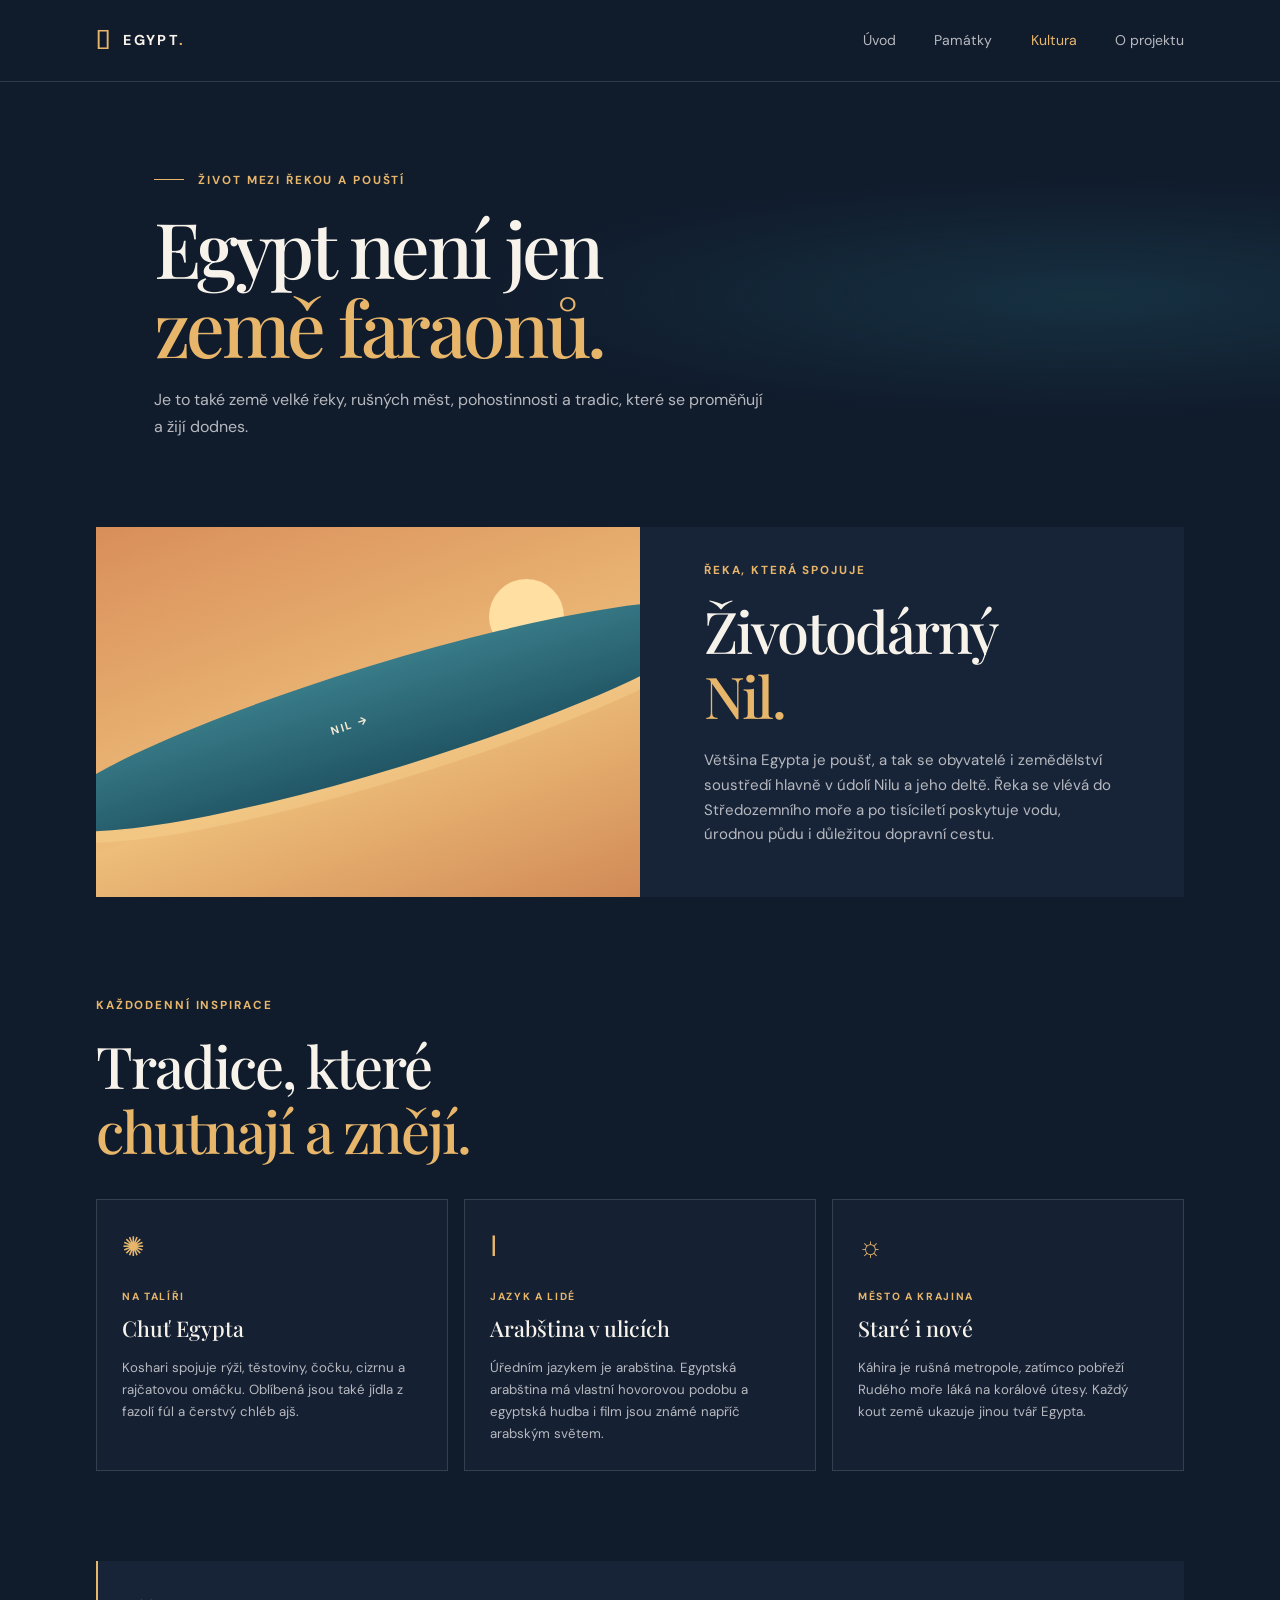
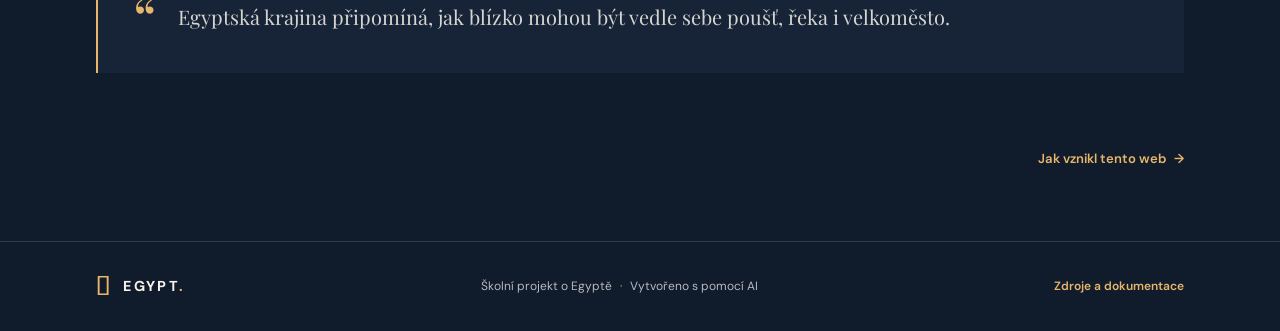
==== kultura.html @ 2acba4a2 "first commit" ====
<!DOCTYPE html>
<html lang="cs">
<head>
  <meta charset="UTF-8">
  <meta name="viewport" content="width=device-width, initial-scale=1.0">
  <meta name="description" content="Poznejte Egypt mimo pyramidy: Nil, egyptskou kuchyni, jazyk a současný život.">
  <meta name="theme-color" content="#101b2c">
  <title>Kultura a Nil — Egypt</title>
  <link rel="stylesheet" href="css/style.css">
</head>
<body>
  <a class="skip-link" href="#hlavni-obsah">Přeskočit na obsah</a>
  <header class="site-header">
    <a class="brand" href="index.html" aria-label="Egypt — úvodní stránka"><span class="brand-mark" aria-hidden="true">𓂀</span><span>EGYPT<span class="brand-dot">.</span></span></a>
    <nav class="site-nav" aria-label="Hlavní navigace">
      <a href="index.html">Úvod</a>
      <a href="pamatky.html">Památky</a>
      <a href="kultura.html" aria-current="page">Kultura</a>
      <a href="technologie.html">O projektu</a>
    </nav>
  </header>

  <main id="hlavni-obsah">
    <section class="page-hero culture-hero">
      <p class="eyebrow"><span class="eyebrow-line"></span> Život mezi řekou a pouští</p>
      <h1>Egypt není jen<br><span>země faraonů.</span></h1>
      <p>Je to také země velké řeky, rušných měst, pohostinnosti a tradic, které se proměňují a žijí dodnes.</p>
    </section>

    <section class="nile-panel section-wrap">
      <div class="nile-art" role="img" aria-label="Stylizovaná modrá řeka Nil vinoucí se zlatou pouští">
        <div class="nile-sun"></div><div class="nile-river"></div>
        <span class="nile-label">NIL <span aria-hidden="true">→</span></span>
      </div>
      <div class="nile-copy">
        <p class="eyebrow">Řeka, která spojuje</p>
        <h2>Životodárný<br><span>Nil.</span></h2>
        <p>Většina Egypta je poušť, a tak se obyvatelé i zemědělství soustředí hlavně v údolí Nilu a jeho deltě. Řeka se vlévá do Středozemního moře a po tisíciletí poskytuje vodu, úrodnou půdu i důležitou dopravní cestu.</p>
      </div>
    </section>

    <section class="culture-section section-wrap">
      <div class="section-heading">
        <p class="eyebrow">Každodenní inspirace</p>
        <h2>Tradice, které<br><span>chutnají a znějí.</span></h2>
      </div>
      <div class="culture-cards">
        <article class="culture-card">
          <span class="culture-icon" aria-hidden="true">✺</span>
          <p class="eyebrow">Na talíři</p>
          <h3>Chuť Egypta</h3>
          <p>Koshari spojuje rýži, těstoviny, čočku, cizrnu a rajčatovou omáčku. Oblíbená jsou také jídla z fazolí fúl a čerstvý chléb ajš.</p>
        </article>
        <article class="culture-card">
          <span class="culture-icon" aria-hidden="true">ا</span>
          <p class="eyebrow">Jazyk a lidé</p>
          <h3>Arabština v ulicích</h3>
          <p>Úředním jazykem je arabština. Egyptská arabština má vlastní hovorovou podobu a egyptská hudba i film jsou známé napříč arabským světem.</p>
        </article>
        <article class="culture-card">
          <span class="culture-icon" aria-hidden="true">☼</span>
          <p class="eyebrow">Město a krajina</p>
          <h3>Staré i nové</h3>
          <p>Káhira je rušná metropole, zatímco pobřeží Rudého moře láká na korálové útesy. Každý kout země ukazuje jinou tvář Egypta.</p>
        </article>
      </div>
    </section>

    <aside class="quote-panel section-wrap">
      <span class="quote-mark" aria-hidden="true">“</span>
      <p>Egyptská krajina připomíná, jak blízko mohou být vedle sebe poušť, řeka i velkoměsto.</p>
    </aside>
    <div class="next-page section-wrap"><a class="text-link" href="technologie.html">Jak vznikl tento web <span aria-hidden="true">→</span></a></div>
  </main>

  <footer class="site-footer">
    <a class="brand" href="index.html"><span class="brand-mark" aria-hidden="true">𓂀</span><span>EGYPT<span class="brand-dot">.</span></span></a>
    <p>Školní projekt o Egyptě <span aria-hidden="true">·</span> Vytvořeno s pomocí AI</p>
    <a class="footer-link" href="citace.md">Zdroje a dokumentace</a>
  </footer>
</body>
</html>
---- css/style.css ----
@import url('https://fonts.googleapis.com/css2?family=DM+Sans:wght@400;500;600;700&family=Playfair+Display:wght@500;600;700&display=swap');

:root {
  color-scheme: dark;
  --ink: #f7f3eb;
  --muted: #b7b9bf;
  --night: #101b2c;
  --panel: #172438;
  --gold: #e7b66b;
  --sand: #d78c50;
  --line: rgba(247, 243, 235, .14);
  --serif: 'Playfair Display', Georgia, serif;
  --sans: 'DM Sans', Arial, sans-serif;
}

* { box-sizing: border-box; }

html { scroll-behavior: smooth; }

body {
  margin: 0;
  background: var(--night);
  color: var(--ink);
  font-family: var(--sans);
  line-height: 1.65;
}

a { color: inherit; }

a:focus-visible {
  outline: 2px solid var(--gold);
  outline-offset: 5px;
}

.skip-link {
  position: absolute;
  top: -60px;
  left: 16px;
  z-index: 10;
  padding: 10px 16px;
  background: var(--gold);
  color: var(--night);
}

.skip-link:focus { top: 12px; }

.site-header {
  min-height: 82px;
  padding: 0 7.5%;
  display: flex;
  align-items: center;
  justify-content: space-between;
  gap: 30px;
  border-bottom: 1px solid var(--line);
}

.brand {
  display: inline-flex;
  align-items: center;
  gap: 11px;
  color: var(--ink);
  font-size: .9rem;
  font-weight: 700;
  letter-spacing: .16em;
  text-decoration: none;
}

.brand-mark { color: var(--gold); font-size: 1.7rem; }
.brand-dot { color: var(--gold); }

.site-nav { display: flex; align-items: center; gap: clamp(18px, 3vw, 40px); }

.site-nav a {
  padding: 8px 0;
  color: var(--muted);
  font-size: .88rem;
  text-decoration: none;
  transition: color .2s ease;
}

.site-nav a:hover,
.site-nav a[aria-current="page"] { color: var(--gold); }

.hero {
  min-height: 590px;
  padding: 78px 7.5% 72px;
  display: grid;
  grid-template-columns: 1fr 1.05fr;
  align-items: center;
  gap: 5%;
  overflow: hidden;
}

.hero-copy { position: relative; z-index: 1; }

.eyebrow {
  margin: 0 0 18px;
  color: var(--gold);
  font-size: .73rem;
  font-weight: 700;
  letter-spacing: .16em;
  line-height: 1.5;
  text-transform: uppercase;
}

.eyebrow-line {
  display: inline-block;
  width: 30px;
  height: 1px;
  margin: 0 10px 4px 0;
  background: var(--gold);
}

h1, h2, h3, p { margin-top: 0; }

h1, h2, h3 { font-family: var(--serif); font-weight: 500; }

.hero h1, .page-hero h1 {
  margin-bottom: 20px;
  font-size: clamp(3.5rem, 7vw, 6.25rem);
  line-height: 1.04;
  letter-spacing: -.045em;
}

.hero h1 span, .page-hero h1 span, .section-heading h2 span,
.nile-copy h2 span { color: var(--gold); }

.hero-intro {
  max-width: 470px;
  margin-bottom: 27px;
  color: var(--muted);
  font-size: 1.03rem;
}

.button {
  display: inline-flex;
  align-items: center;
  gap: 24px;
  padding: 13px 19px;
  background: var(--gold);
  color: var(--night);
  font-size: .87rem;
  font-weight: 700;
  text-decoration: none;
  transition: background .2s ease, transform .2s ease;
}

.button:hover { background: #f1ca8c; transform: translateY(-2px); }
.button span { font-size: 1.2rem; }

.hero-note {
  margin: 28px 0 0;
  color: #9299a4;
  font-size: .75rem;
  letter-spacing: .07em;
}

.hero-note span { padding: 0 7px; color: var(--gold); }

.hero-art {
  position: relative;
  min-height: 430px;
  overflow: hidden;
  background: linear-gradient(180deg, #253650 0%, #b86950 55%, #e6a463 100%);
}

.sun, .nile-sun {
  position: absolute;
  top: 16%;
  right: 23%;
  width: 105px;
  height: 105px;
  border-radius: 50%;
  background: #f4d18e;
  box-shadow: 0 0 55px rgba(244, 209, 142, .35);
}

.horizon { position: absolute; right: 0; bottom: 0; left: 0; height: 28%; background: #b96745; }

.pyramid {
  position: absolute;
  z-index: 1;
  bottom: 22%;
  width: 0;
  height: 0;
  border-right: 145px solid transparent;
  border-bottom: 190px solid #443c3a;
  border-left: 145px solid transparent;
  filter: drop-shadow(0 12px 12px rgba(30, 25, 30, .18));
}

.pyramid::after {
  position: absolute;
  top: 8px;
  left: 0;
  width: 0;
  height: 0;
  border-right: 145px solid transparent;
  border-bottom: 182px solid #78604d;
  content: "";
}

.pyramid-back { right: 7%; bottom: 29%; transform: scale(.65); transform-origin: bottom; opacity: .8; }
.pyramid-front { right: 29%; }

.dune { position: absolute; z-index: 2; right: -10%; bottom: -16%; width: 120%; height: 37%; border-radius: 50% 50% 0 0; }
.dune-back { background: #cd8150; transform: rotate(-7deg); }
.dune-front { right: 10%; bottom: -24%; background: #e0a05f; transform: rotate(7deg); }

.art-caption {
  position: absolute;
  z-index: 3;
  right: 20px;
  bottom: 17px;
  color: #fff3e1;
  font-size: .68rem;
  line-height: 1.5;
  text-align: right;
  text-shadow: 0 1px 5px #523b35;
}

.art-sparkle { position: absolute; color: #ffe2aa; }
.sparkle-one { top: 22%; left: 17%; font-size: 1.2rem; }
.sparkle-two { top: 38%; right: 11%; font-size: .9rem; }

.notice {
  min-height: 78px;
  padding: 18px 7.5%;
  display: flex;
  align-items: center;
  gap: 16px;
  background: #1a293e;
}

.notice-icon { color: var(--gold); font-size: 1.2rem; }
.notice p { flex: 1; margin: 0; color: #c4c6cb; font-size: .82rem; }
.notice strong { color: var(--ink); }
.notice a, .text-link, .footer-link { color: var(--gold); font-size: .82rem; font-weight: 600; text-decoration: none; }
.notice a span, .text-link span { padding-left: 5px; }
.notice a:hover, .text-link:hover, .footer-link:hover { color: #f5d298; }

.section-wrap { width: min(1100px, 85%); margin-right: auto; margin-left: auto; }

.intro-section {
  padding-top: 100px;
  padding-bottom: 62px;
  display: grid;
  grid-template-columns: 1fr 1fr;
  gap: 10%;
}

.section-heading h2, .nile-copy h2 {
  margin-bottom: 0;
  font-size: clamp(2.4rem, 4.5vw, 3.8rem);
  line-height: 1.14;
  letter-spacing: -.035em;
}

.intro-text { align-self: end; padding-bottom: 6px; }
.intro-text p, .landmark-copy > p:not(.eyebrow), .nile-copy > p:not(.eyebrow) { color: var(--muted); font-size: .94rem; }
.intro-text .text-link { display: inline-block; margin-top: 8px; }

.feature-grid { padding-bottom: 100px; display: grid; grid-template-columns: repeat(3, 1fr); gap: 16px; }

.feature-card {
  position: relative;
  min-height: 220px;
  padding: 24px;
  display: flex;
  flex-direction: column;
  justify-content: space-between;
  overflow: hidden;
  border: 1px solid var(--line);
  background: var(--panel);
  text-decoration: none;
  transition: transform .2s ease, border-color .2s ease;
}

.feature-card:hover { transform: translateY(-4px); border-color: var(--gold); }
.feature-card::after { position: absolute; right: -36px; bottom: -65px; width: 170px; height: 170px; border: 1px solid rgba(231, 182, 107, .22); border-radius: 50%; content: ""; }
.feature-nile { background: linear-gradient(145deg, #172438, #15394a); }
.feature-project { background: linear-gradient(145deg, #172438, #352c32); }
.card-number { color: var(--muted); font-size: .68rem; letter-spacing: .14em; }
.card-icon { color: var(--gold); font-family: var(--serif); font-size: 2rem; }
.feature-card h3 { max-width: 210px; margin: 0; font-size: 1.35rem; line-height: 1.3; }
.card-arrow { position: absolute; right: 24px; bottom: 22px; color: var(--gold); }

.site-footer {
  min-height: 90px;
  padding: 20px 7.5%;
  display: flex;
  align-items: center;
  justify-content: space-between;
  gap: 20px;
  border-top: 1px solid var(--line);
}

.site-footer p { margin: 0; color: var(--muted); font-size: .75rem; }
.site-footer p span { padding: 0 5px; color: var(--gold); }
.footer-link { font-size: .75rem; }

.page-hero {
  min-height: 350px;
  padding: 90px 12% 72px;
  background: radial-gradient(ellipse at 86% 30%, rgba(162, 96, 65, .25), transparent 40%), var(--night);
}

.page-hero h1 { margin-bottom: 20px; font-size: clamp(3rem, 6vw, 5rem); }
.page-hero > p:last-child { max-width: 610px; margin-bottom: 0; color: var(--muted); font-size: 1rem; }

.landmark-list { padding-top: 25px; padding-bottom: 50px; }

.landmark {
  padding: 32px 0;
  display: grid;
  grid-template-columns: .88fr 1.12fr;
  align-items: center;
  gap: 7%;
  border-bottom: 1px solid var(--line);
}

.landmark-visual {
  position: relative;
  min-height: 240px;
  overflow: hidden;
  background: linear-gradient(150deg, #334055, #bd7853);
}

.landmark-visual > span {
  position: absolute;
  z-index: 2;
  top: 16px;
  left: 18px;
  color: rgba(255, 244, 225, .8);
  font-family: var(--serif);
  font-size: 1.25rem;
}

.visual-giza { background: linear-gradient(180deg, #35435b 0%, #b87958 62%, #e3aa66 100%); }
.mini-pyramid { position: absolute; bottom: 18%; left: 28%; width: 0; height: 0; border-right: 90px solid transparent; border-bottom: 128px solid #584b43; border-left: 90px solid transparent; }
.mini-pyramid::after { position: absolute; top: 8px; left: 0; border-right: 90px solid transparent; border-bottom: 120px solid #8a6c50; border-left: 90px solid transparent; content: ""; }
.mini-pyramid.small { left: 56%; transform: scale(.55); transform-origin: bottom; }

.visual-sphinx { display: grid; place-items: center; background: linear-gradient(155deg, #24364a, #a7674e 70%, #dc9a5e); }
.sphinx-shape { position: relative; width: 64%; height: 64px; margin-top: 65px; border-radius: 55% 40% 15% 15%; background: linear-gradient(180deg, #d19a61, #735843); box-shadow: 0 22px 0 -7px #604d40; }
.sphinx-shape::before { position: absolute; top: -43px; left: 17%; width: 48px; height: 60px; border-radius: 45% 45% 25% 25%; background: #c18b59; content: ""; }
.sphinx-shape::after { position: absolute; top: -39px; left: 12%; width: 60px; height: 19px; border-radius: 50% 50% 0 0; background: #463e3d; content: ""; }

.visual-luxor { background: linear-gradient(180deg, #35445a, #ad7955 72%, #d89c61); }
.temple-columns { position: absolute; right: 10%; bottom: 0; left: 10%; height: 74%; display: flex; align-items: end; justify-content: space-around; border-top: 13px solid #d0a16a; }
.temple-columns i { width: 13%; height: 92%; background: linear-gradient(90deg, #8c7155, #e0b576 50%, #91704f); }

.landmark-copy h2 { margin: 0 0 12px; font-size: 2.2rem; }
.landmark-copy .eyebrow { margin-bottom: 12px; font-size: .68rem; }
.separator { padding: 0 5px; color: #6f7782; }
.fact-tag { display: inline-block; padding: 5px 9px; border: 1px solid rgba(231, 182, 107, .35); color: var(--gold); font-size: .67rem; letter-spacing: .04em; }

.callout {
  margin-top: 14px;
  margin-bottom: 45px;
  padding: 24px 28px;
  display: flex;
  align-items: center;
  gap: 22px;
  background: var(--panel);
}

.callout-symbol { color: var(--gold); font-size: 2rem; }
.callout .eyebrow { margin-bottom: 5px; }
.callout p:last-child { max-width: 770px; margin-bottom: 0; color: #d0d1d4; font-size: .9rem; }
.next-page { padding-bottom: 70px; text-align: right; }

.culture-hero { background: radial-gradient(ellipse at 85% 50%, rgba(38, 104, 119, .28), transparent 40%), var(--night); }

.nile-panel {
  min-height: 370px;
  margin-top: 15px;
  margin-bottom: 100px;
  display: grid;
  grid-template-columns: 1fr 1fr;
  background: var(--panel);
}

.nile-art { position: relative; min-height: 340px; overflow: hidden; background: linear-gradient(160deg, #d98e5a 0%, #edbd79 58%, #d18a56 100%); }
.nile-sun { top: 14%; right: 14%; width: 75px; height: 75px; background: #ffe0a2; box-shadow: none; }
.nile-river { position: absolute; top: 37%; left: -12%; width: 130%; height: 105px; border-radius: 50%; background: linear-gradient(180deg, #397b88, #215665); transform: rotate(-17deg); box-shadow: 0 12px 0 rgba(255, 226, 162, .25); }
.nile-label { position: absolute; z-index: 1; top: 51%; left: 43%; color: #f4ead5; font-size: .7rem; font-weight: 700; letter-spacing: .18em; transform: rotate(-17deg); }
.nile-copy { align-self: center; padding: 35px clamp(25px, 5vw, 65px); }
.nile-copy h2 { margin-bottom: 19px; }

.culture-section { padding-bottom: 90px; }
.culture-section .section-heading { margin-bottom: 35px; }
.culture-cards { display: grid; grid-template-columns: repeat(3, 1fr); gap: 16px; }
.culture-card { min-height: 245px; padding: 25px; border: 1px solid var(--line); background: rgba(23, 36, 56, .65); }
.culture-icon { display: inline-block; margin-bottom: 19px; color: var(--gold); font-size: 1.7rem; }
.culture-card .eyebrow { margin-bottom: 7px; font-size: .65rem; }
.culture-card h3 { margin-bottom: 10px; font-size: 1.35rem; }
.culture-card p:last-child { margin-bottom: 0; color: var(--muted); font-size: .83rem; }

.quote-panel { margin-bottom: 72px; padding: 28px 35px; display: flex; align-items: center; gap: 22px; border-left: 2px solid var(--gold); background: #172438; }
.quote-mark { color: var(--gold); font-family: var(--serif); font-size: 3.5rem; line-height: 1; }
.quote-panel p { margin: 0; color: #d5d4d0; font-family: var(--serif); font-size: 1.25rem; }

.project-hero { background: radial-gradient(ellipse at 85% 40%, rgba(128, 95, 133, .2), transparent 40%), var(--night); }
.tech-section { padding-top: 25px; padding-bottom: 80px; display: grid; grid-template-columns: .8fr 1.2fr; gap: 8%; }
.tech-section .section-heading { align-self: start; }
.tech-list { border-top: 1px solid var(--line); }
.tech-item { padding: 21px 0; display: grid; grid-template-columns: 52px 1fr; gap: 16px; border-bottom: 1px solid var(--line); }
.tech-number { color: var(--gold); font-size: .75rem; letter-spacing: .12em; }
.tech-item h3 { margin-bottom: 5px; font-size: 1.2rem; }
.tech-item p { margin-bottom: 0; color: var(--muted); font-size: .85rem; }

.prompt-panel { margin-bottom: 60px; padding: 34px clamp(24px, 6vw, 65px); background: #1a293e; }
.prompt-panel blockquote { max-width: 810px; margin: 0 0 20px; color: var(--ink); font-family: var(--serif); font-size: clamp(1.25rem, 2.5vw, 1.75rem); line-height: 1.5; }
.prompt-note { margin: 0; color: var(--muted); font-size: .78rem; }

@media (max-width: 760px) {
  .site-header { min-height: auto; padding: 18px 6%; align-items: flex-start; flex-direction: column; gap: 12px; }
  .site-nav { width: 100%; gap: clamp(14px, 5vw, 28px); overflow-x: auto; }
  .site-nav a { white-space: nowrap; font-size: .8rem; }
  .hero { min-height: auto; padding: 64px 7% 50px; grid-template-columns: 1fr; gap: 38px; }
  .hero-art { min-height: 340px; }
  .pyramid { transform: scale(.82); transform-origin: bottom right; }
  .pyramid-back { transform: scale(.55); }
  .notice { padding: 18px 7%; align-items: flex-start; flex-wrap: wrap; }
  .notice p { flex-basis: calc(100% - 45px); }
  .notice a { margin-left: 39px; }
  .section-wrap { width: 86%; }
  .intro-section { padding-top: 70px; grid-template-columns: 1fr; gap: 24px; }
  .feature-grid { padding-bottom: 65px; grid-template-columns: 1fr; }
  .feature-card { min-height: 185px; }
  .site-footer { padding: 24px 7%; align-items: flex-start; flex-direction: column; gap: 12px; }
  .page-hero { min-height: auto; padding: 68px 7% 50px; }
  .landmark { grid-template-columns: 1fr; gap: 22px; }
  .landmark-visual { min-height: 220px; }
  .nile-panel { grid-template-columns: 1fr; margin-bottom: 70px; }
  .nile-art { min-height: 260px; }
  .nile-copy { padding: 35px 28px; }
  .culture-cards { grid-template-columns: 1fr; }
  .culture-card { min-height: auto; }
  .tech-section { grid-template-columns: 1fr; gap: 35px; }
  .quote-panel { align-items: flex-start; }
}

@media (prefers-reduced-motion: reduce) {
  html { scroll-behavior: auto; }
  *, *::before, *::after { transition-duration: .01ms !important; }
}
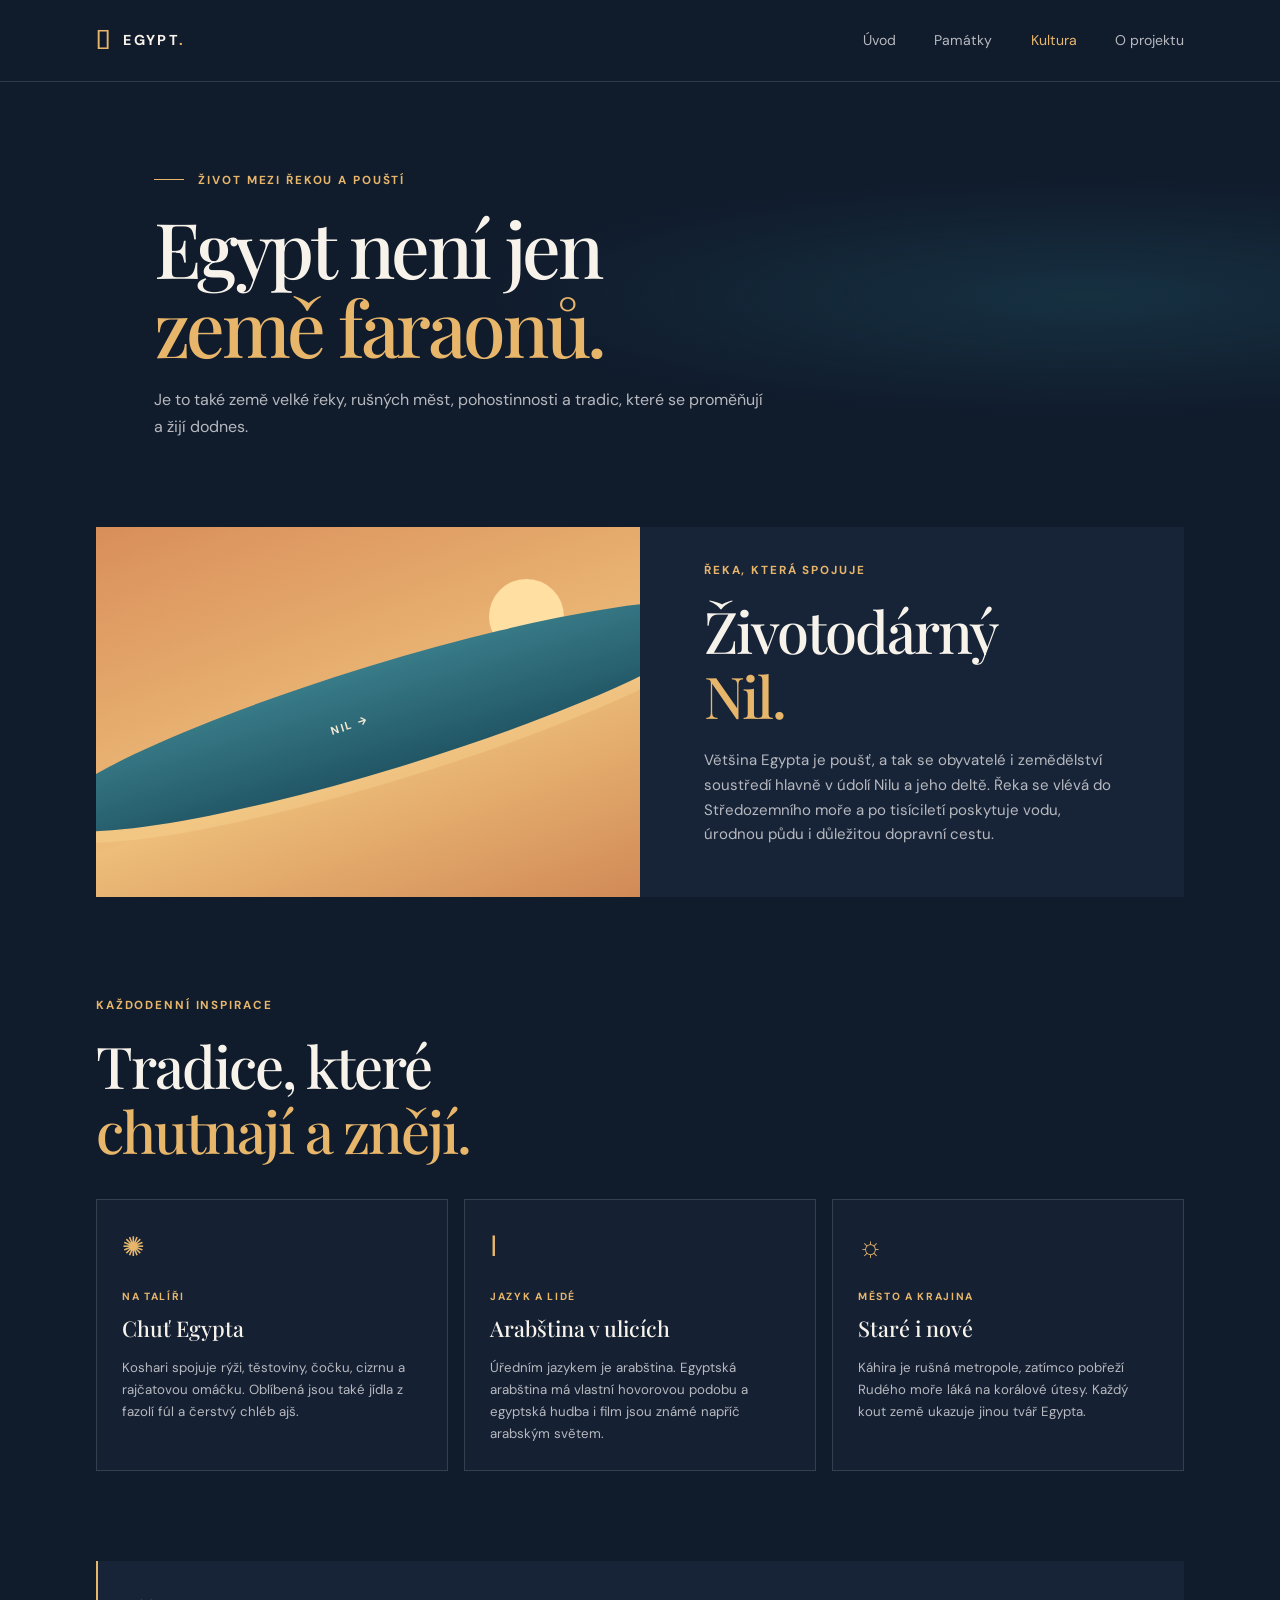
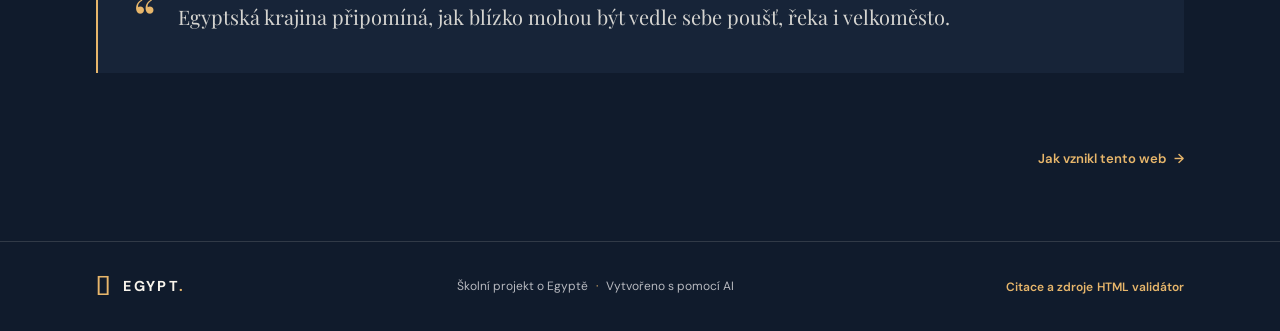
==== commit 2326af8e: "coomitvalidator" ====
--- a/kultura.html
+++ b/kultura.html
@@ -76,7 +76,10 @@
   <footer class="site-footer">
     <a class="brand" href="index.html"><span class="brand-mark" aria-hidden="true">𓂀</span><span>EGYPT<span class="brand-dot">.</span></span></a>
     <p>Školní projekt o Egyptě <span aria-hidden="true">·</span> Vytvořeno s pomocí AI</p>
-    <a class="footer-link" href="citace.md">Zdroje a dokumentace</a>
+    <div>
+      <a class="footer-link" href="citace.md">Citace a zdroje</a>
+      <a class="footer-link" href="https://validator.w3.org/nu/">HTML validátor</a>
+    </div>
   </footer>
 </body>
 </html>
